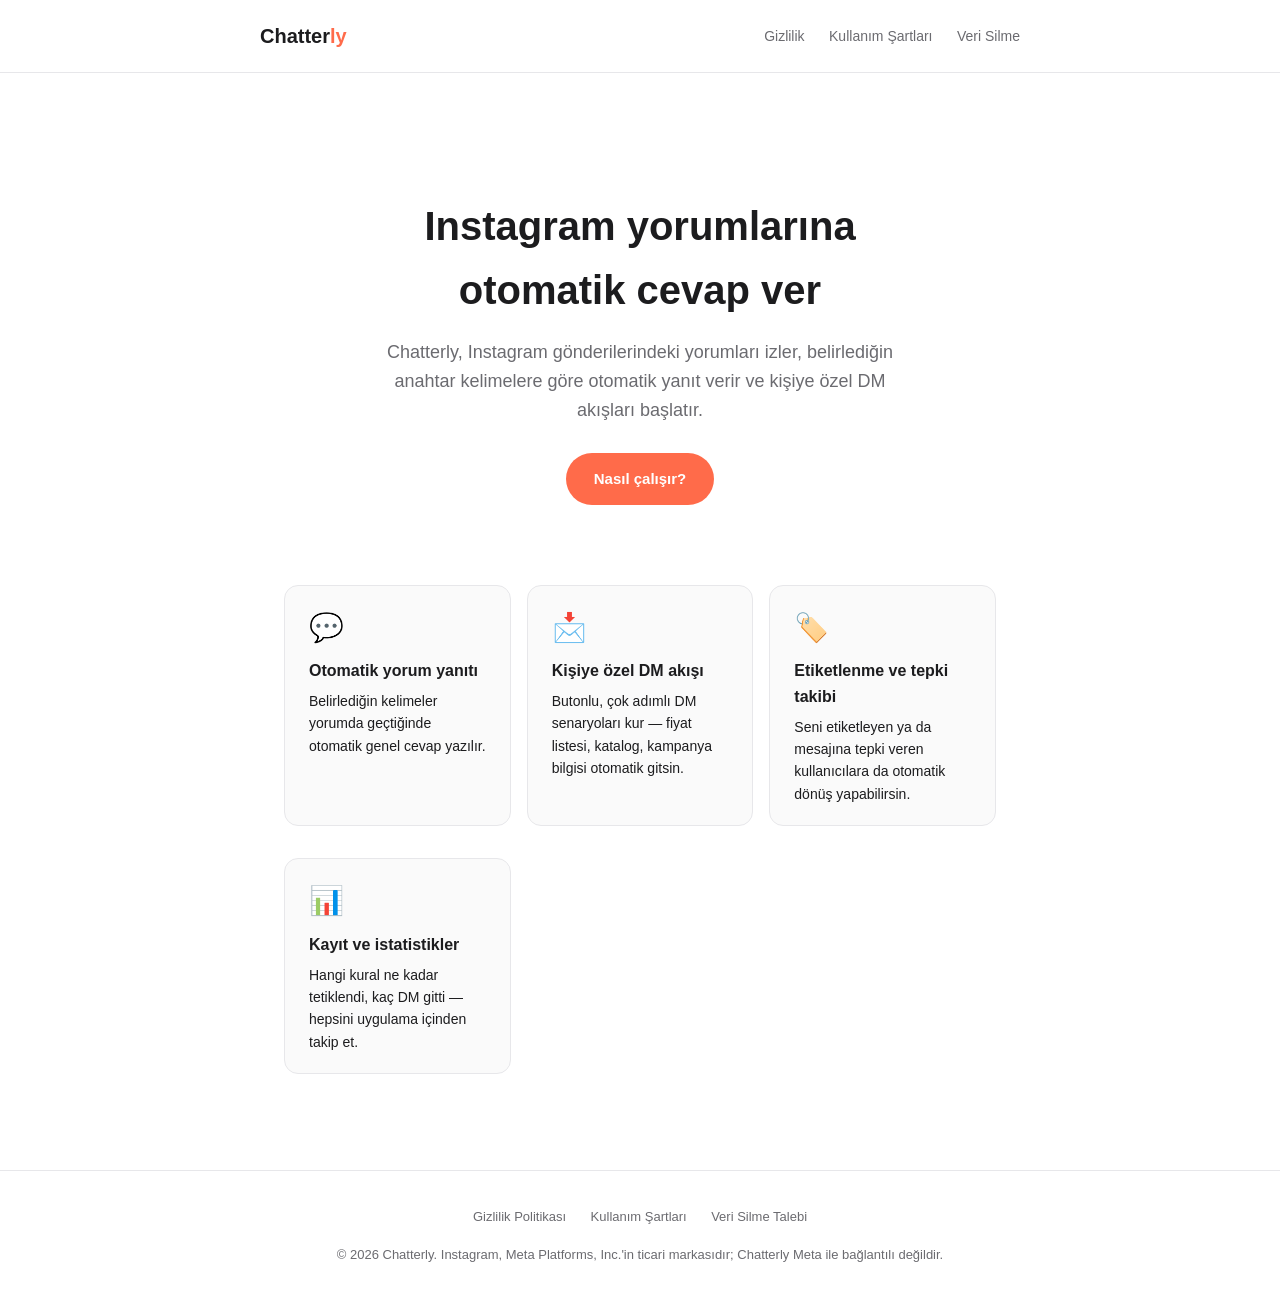
==== index.html @ 287bd3c0 "Chatterly landing page + privacy/terms/data-deletion sayfaları Meta App Review ve Firebase Console k" ====
<!doctype html>
<html lang="tr">
<head>
<meta charset="UTF-8">
<meta name="viewport" content="width=device-width, initial-scale=1.0">
<title>Chatterly — Instagram Yorum ve DM Otomasyonu</title>
<meta name="description" content="Instagram yorumlarına otomatik cevap ver, otomatik DM gönder. Chatterly ile Instagram Business hesabını dakikalar içinde otomasyona bağla.">
<link rel="stylesheet" href="styles.css">
</head>
<body>
<header>
  <div class="header-inner">
    <a class="logo" href="index.html">Chatter<span>ly</span></a>
    <nav>
      <a href="privacy.html">Gizlilik</a>
      <a href="terms.html">Kullanım Şartları</a>
      <a href="data-deletion.html">Veri Silme</a>
    </nav>
  </div>
</header>

<main>
  <section class="hero">
    <h1>Instagram yorumlarına<br>otomatik cevap ver</h1>
    <p class="subtitle">Chatterly, Instagram gönderilerindeki yorumları izler, belirlediğin anahtar kelimelere göre otomatik yanıt verir ve kişiye özel DM akışları başlatır.</p>
    <div class="cta-row">
      <a class="btn btn-primary" href="#ozellikler">Nasıl çalışır?</a>
    </div>
  </section>

  <section id="ozellikler" class="features">
    <div class="card">
      <div class="feature-icon">💬</div>
      <div class="feature-title">Otomatik yorum yanıtı</div>
      <div class="feature-desc">Belirlediğin kelimeler yorumda geçtiğinde otomatik genel cevap yazılır.</div>
    </div>
    <div class="card">
      <div class="feature-icon">📩</div>
      <div class="feature-title">Kişiye özel DM akışı</div>
      <div class="feature-desc">Butonlu, çok adımlı DM senaryoları kur — fiyat listesi, katalog, kampanya bilgisi otomatik gitsin.</div>
    </div>
    <div class="card">
      <div class="feature-icon">🏷️</div>
      <div class="feature-title">Etiketlenme ve tepki takibi</div>
      <div class="feature-desc">Seni etiketleyen ya da mesajına tepki veren kullanıcılara da otomatik dönüş yapabilirsin.</div>
    </div>
    <div class="card">
      <div class="feature-icon">📊</div>
      <div class="feature-title">Kayıt ve istatistikler</div>
      <div class="feature-desc">Hangi kural ne kadar tetiklendi, kaç DM gitti — hepsini uygulama içinden takip et.</div>
    </div>
  </section>
</main>

<footer>
  <div class="footer-inner">
    <div>
      <a href="privacy.html">Gizlilik Politikası</a>
      <a href="terms.html">Kullanım Şartları</a>
      <a href="data-deletion.html">Veri Silme Talebi</a>
    </div>
    <p class="copyright">© 2026 Chatterly. Instagram, Meta Platforms, Inc.'in ticari markasıdır; Chatterly Meta ile bağlantılı değildir.</p>
  </div>
</footer>
</body>
</html>
---- styles.css ----
:root {
  --bg: #ffffff;
  --surface: #FAFAFA;
  --border: #E7E7EA;
  --text: #1C1C1E;
  --text-muted: #6B6B70;
  --primary: #FF6B4A;
  --primary-dark: #E5502F;
  --radius: 14px;
  --max-width: 760px;
}

* { box-sizing: border-box; }

body {
  margin: 0;
  font-family: -apple-system, BlinkMacSystemFont, "Segoe UI", Roboto, Helvetica, Arial, sans-serif;
  background: var(--bg);
  color: var(--text);
  line-height: 1.6;
}

header {
  border-bottom: 1px solid var(--border);
  padding: 20px 24px;
}

.header-inner {
  max-width: var(--max-width);
  margin: 0 auto;
  display: flex;
  align-items: center;
  justify-content: space-between;
}

.logo {
  font-weight: 700;
  font-size: 20px;
  color: var(--text);
  text-decoration: none;
}

.logo span { color: var(--primary); }

nav a {
  color: var(--text-muted);
  text-decoration: none;
  font-size: 14px;
  margin-left: 20px;
}

nav a:hover { color: var(--primary); }

main {
  max-width: var(--max-width);
  margin: 0 auto;
  padding: 48px 24px 80px;
}

h1 { font-size: 32px; font-weight: 700; margin-bottom: 8px; }
h2 { font-size: 22px; font-weight: 700; margin-top: 40px; margin-bottom: 12px; }
h3 { font-size: 17px; font-weight: 600; margin-top: 24px; margin-bottom: 8px; }
p, li { color: var(--text-muted); font-size: 15px; }
p { margin-bottom: 16px; }
ul { padding-left: 20px; }
li { margin-bottom: 8px; }

.updated { font-size: 13px; color: var(--text-muted); margin-bottom: 32px; }

.card {
  background: var(--surface);
  border: 1px solid var(--border);
  border-radius: var(--radius);
  padding: 20px 24px;
  margin-bottom: 16px;
}

a { color: var(--primary); }

footer {
  border-top: 1px solid var(--border);
  padding: 32px 24px;
  text-align: center;
}

footer .footer-inner { max-width: var(--max-width); margin: 0 auto; }
footer a { color: var(--text-muted); text-decoration: none; font-size: 13px; margin: 0 10px; }
footer a:hover { color: var(--primary); }
footer .copyright { font-size: 13px; color: var(--text-muted); margin-top: 16px; }

/* Landing page specific */
.hero {
  text-align: center;
  padding: 40px 0 32px;
}

.hero h1 { font-size: 40px; }
.hero p.subtitle { font-size: 18px; margin: 16px auto 28px; max-width: 520px; }

.cta-row { display: flex; gap: 12px; justify-content: center; flex-wrap: wrap; }

.btn {
  display: inline-block;
  padding: 14px 28px;
  border-radius: 999px;
  font-weight: 600;
  font-size: 15px;
  text-decoration: none;
}

.btn-primary { background: var(--primary); color: #fff; }
.btn-primary:hover { background: var(--primary-dark); }
.btn-secondary { background: var(--surface); color: var(--text); border: 1px solid var(--border); }

.features {
  display: grid;
  grid-template-columns: repeat(auto-fit, minmax(200px, 1fr));
  gap: 16px;
  margin-top: 48px;
}

.feature-icon { font-size: 28px; margin-bottom: 8px; }
.feature-title { font-weight: 700; font-size: 16px; margin-bottom: 6px; color: var(--text); }
.feature-desc { font-size: 14px; }

@media (prefers-color-scheme: dark) {
  :root {
    --bg: #121214;
    --surface: #1C1C1E;
    --border: #2C2C2E;
    --text: #F5F5F7;
    --text-muted: #A0A0A5;
  }
}
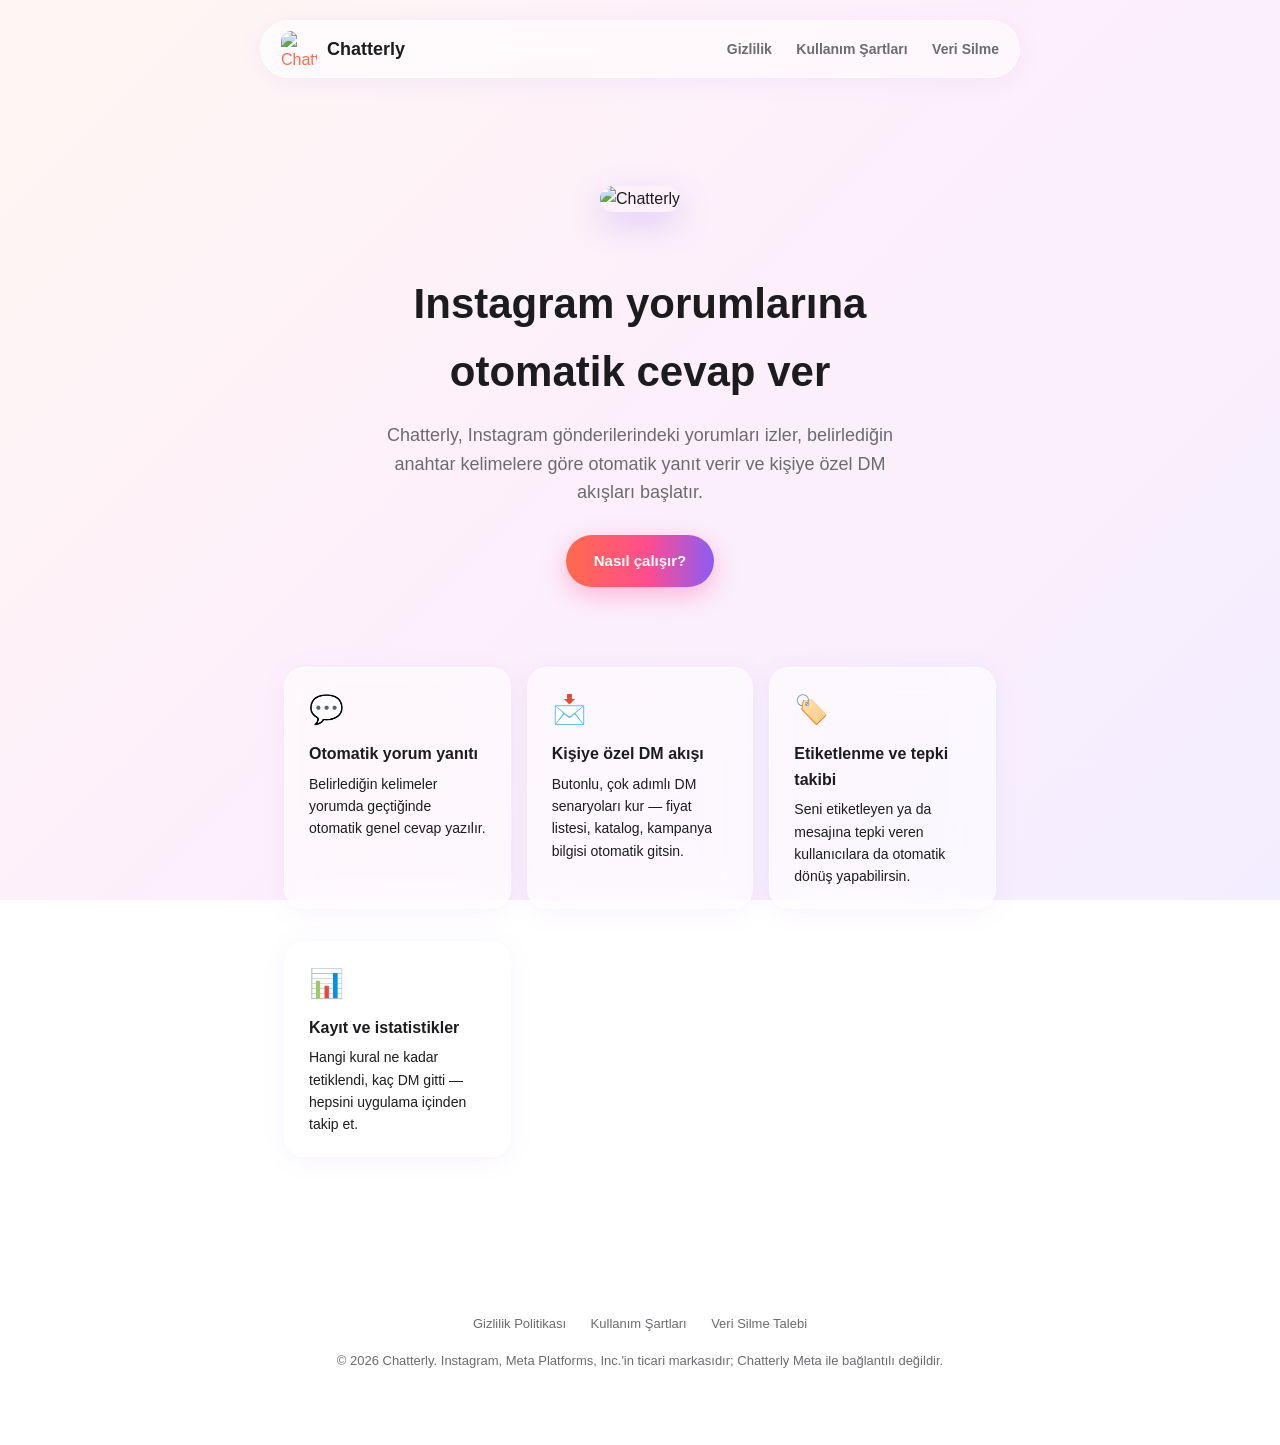
==== commit 67de0e3e: "Site tasarımını uygulamayla aynı görsel dile taşı (glassmorphism + gün batımı gradyanı) Chatterly lo" ====
--- a/index.html
+++ b/index.html
@@ -10,7 +10,7 @@
 <body>
 <header>
   <div class="header-inner">
-    <a class="logo" href="index.html">Chatter<span>ly</span></a>
+    <a class="logo" href="index.html"><img src="logo.png" alt="Chatterly"><span class="logo-text">Chatterly</span></a>
     <nav>
       <a href="privacy.html">Gizlilik</a>
       <a href="terms.html">Kullanım Şartları</a>
@@ -21,6 +21,7 @@
 
 <main>
   <section class="hero">
+    <img src="logo.png" alt="Chatterly" class="hero-logo">
     <h1>Instagram yorumlarına<br>otomatik cevap ver</h1>
     <p class="subtitle">Chatterly, Instagram gönderilerindeki yorumları izler, belirlediğin anahtar kelimelere göre otomatik yanıt verir ve kişiye özel DM akışları başlatır.</p>
     <div class="cta-row">
--- a/styles.css
+++ b/styles.css
@@ -1,27 +1,31 @@
 :root {
-  --bg: #ffffff;
-  --surface: #FAFAFA;
-  --border: #E7E7EA;
+  --gradient-bg: linear-gradient(135deg, #FFF6F2 0%, #FDEFFB 50%, #F3EEFF 100%);
+  --gradient-brand: linear-gradient(90deg, #FF6B4A 0%, #FF4D8D 55%, #8B5CF6 100%);
+  --glass-bg: rgba(255, 255, 255, 0.55);
+  --glass-border: rgba(255, 255, 255, 0.6);
   --text: #1C1C1E;
   --text-muted: #6B6B70;
   --primary: #FF6B4A;
-  --primary-dark: #E5502F;
-  --radius: 14px;
+  --radius: 20px;
   --max-width: 760px;
 }
 
 * { box-sizing: border-box; }
 
+html, body {
+  margin: 0;
+  min-height: 100%;
+  background: var(--gradient-bg);
+  background-attachment: fixed;
+}
+
 body {
-  margin: 0;
   font-family: -apple-system, BlinkMacSystemFont, "Segoe UI", Roboto, Helvetica, Arial, sans-serif;
-  background: var(--bg);
   color: var(--text);
   line-height: 1.6;
 }
 
 header {
-  border-bottom: 1px solid var(--border);
   padding: 20px 24px;
 }
 
@@ -31,22 +35,41 @@
   display: flex;
   align-items: center;
   justify-content: space-between;
+  padding: 10px 20px;
+  background: var(--glass-bg);
+  border: 1px solid var(--glass-border);
+  border-radius: 999px;
+  backdrop-filter: blur(20px);
+  -webkit-backdrop-filter: blur(20px);
+  box-shadow: 0 4px 24px rgba(139, 92, 246, 0.08);
 }
 
 .logo {
-  font-weight: 700;
-  font-size: 20px;
-  color: var(--text);
+  display: flex;
+  align-items: center;
+  gap: 10px;
   text-decoration: none;
 }
 
-.logo span { color: var(--primary); }
+.logo img {
+  width: 36px;
+  height: 36px;
+  border-radius: 10px;
+  display: block;
+}
+
+.logo-text {
+  font-weight: 700;
+  font-size: 18px;
+  color: var(--text);
+}
 
 nav a {
   color: var(--text-muted);
   text-decoration: none;
   font-size: 14px;
   margin-left: 20px;
+  font-weight: 600;
 }
 
 nav a:hover { color: var(--primary); }
@@ -68,22 +91,33 @@
 .updated { font-size: 13px; color: var(--text-muted); margin-bottom: 32px; }
 
 .card {
-  background: var(--surface);
-  border: 1px solid var(--border);
+  background: var(--glass-bg);
+  border: 1px solid var(--glass-border);
   border-radius: var(--radius);
   padding: 20px 24px;
   margin-bottom: 16px;
+  backdrop-filter: blur(20px);
+  -webkit-backdrop-filter: blur(20px);
+  box-shadow: 0 4px 24px rgba(139, 92, 246, 0.08);
 }
 
 a { color: var(--primary); }
 
 footer {
-  border-top: 1px solid var(--border);
   padding: 32px 24px;
   text-align: center;
 }
 
-footer .footer-inner { max-width: var(--max-width); margin: 0 auto; }
+footer .footer-inner {
+  max-width: var(--max-width);
+  margin: 0 auto;
+  background: var(--glass-bg);
+  border: 1px solid var(--glass-border);
+  border-radius: var(--radius);
+  padding: 24px;
+  backdrop-filter: blur(20px);
+  -webkit-backdrop-filter: blur(20px);
+}
 footer a { color: var(--text-muted); text-decoration: none; font-size: 13px; margin: 0 10px; }
 footer a:hover { color: var(--primary); }
 footer .copyright { font-size: 13px; color: var(--text-muted); margin-top: 16px; }
@@ -94,8 +128,16 @@
   padding: 40px 0 32px;
 }
 
-.hero h1 { font-size: 40px; }
-.hero p.subtitle { font-size: 18px; margin: 16px auto 28px; max-width: 520px; }
+.hero-logo {
+  width: 96px;
+  height: 96px;
+  border-radius: 24px;
+  margin-bottom: 24px;
+  box-shadow: 0 12px 32px rgba(139, 92, 246, 0.25);
+}
+
+.hero h1 { font-size: 42px; }
+.hero p.subtitle { font-size: 18px; margin: 16px auto 28px; max-width: 520px; color: var(--text-muted); }
 
 .cta-row { display: flex; gap: 12px; justify-content: center; flex-wrap: wrap; }
 
@@ -108,9 +150,12 @@
   text-decoration: none;
 }
 
-.btn-primary { background: var(--primary); color: #fff; }
-.btn-primary:hover { background: var(--primary-dark); }
-.btn-secondary { background: var(--surface); color: var(--text); border: 1px solid var(--border); }
+.btn-primary {
+  background: var(--gradient-brand);
+  color: #fff;
+  box-shadow: 0 8px 24px rgba(255, 77, 141, 0.35);
+}
+.btn-primary:hover { opacity: 0.92; }
 
 .features {
   display: grid;
@@ -123,12 +168,7 @@
 .feature-title { font-weight: 700; font-size: 16px; margin-bottom: 6px; color: var(--text); }
 .feature-desc { font-size: 14px; }
 
-@media (prefers-color-scheme: dark) {
-  :root {
-    --bg: #121214;
-    --surface: #1C1C1E;
-    --border: #2C2C2E;
-    --text: #F5F5F7;
-    --text-muted: #A0A0A5;
-  }
+@media (max-width: 480px) {
+  .header-inner { flex-direction: column; gap: 12px; border-radius: 24px; }
+  nav a { margin: 0 10px; }
 }
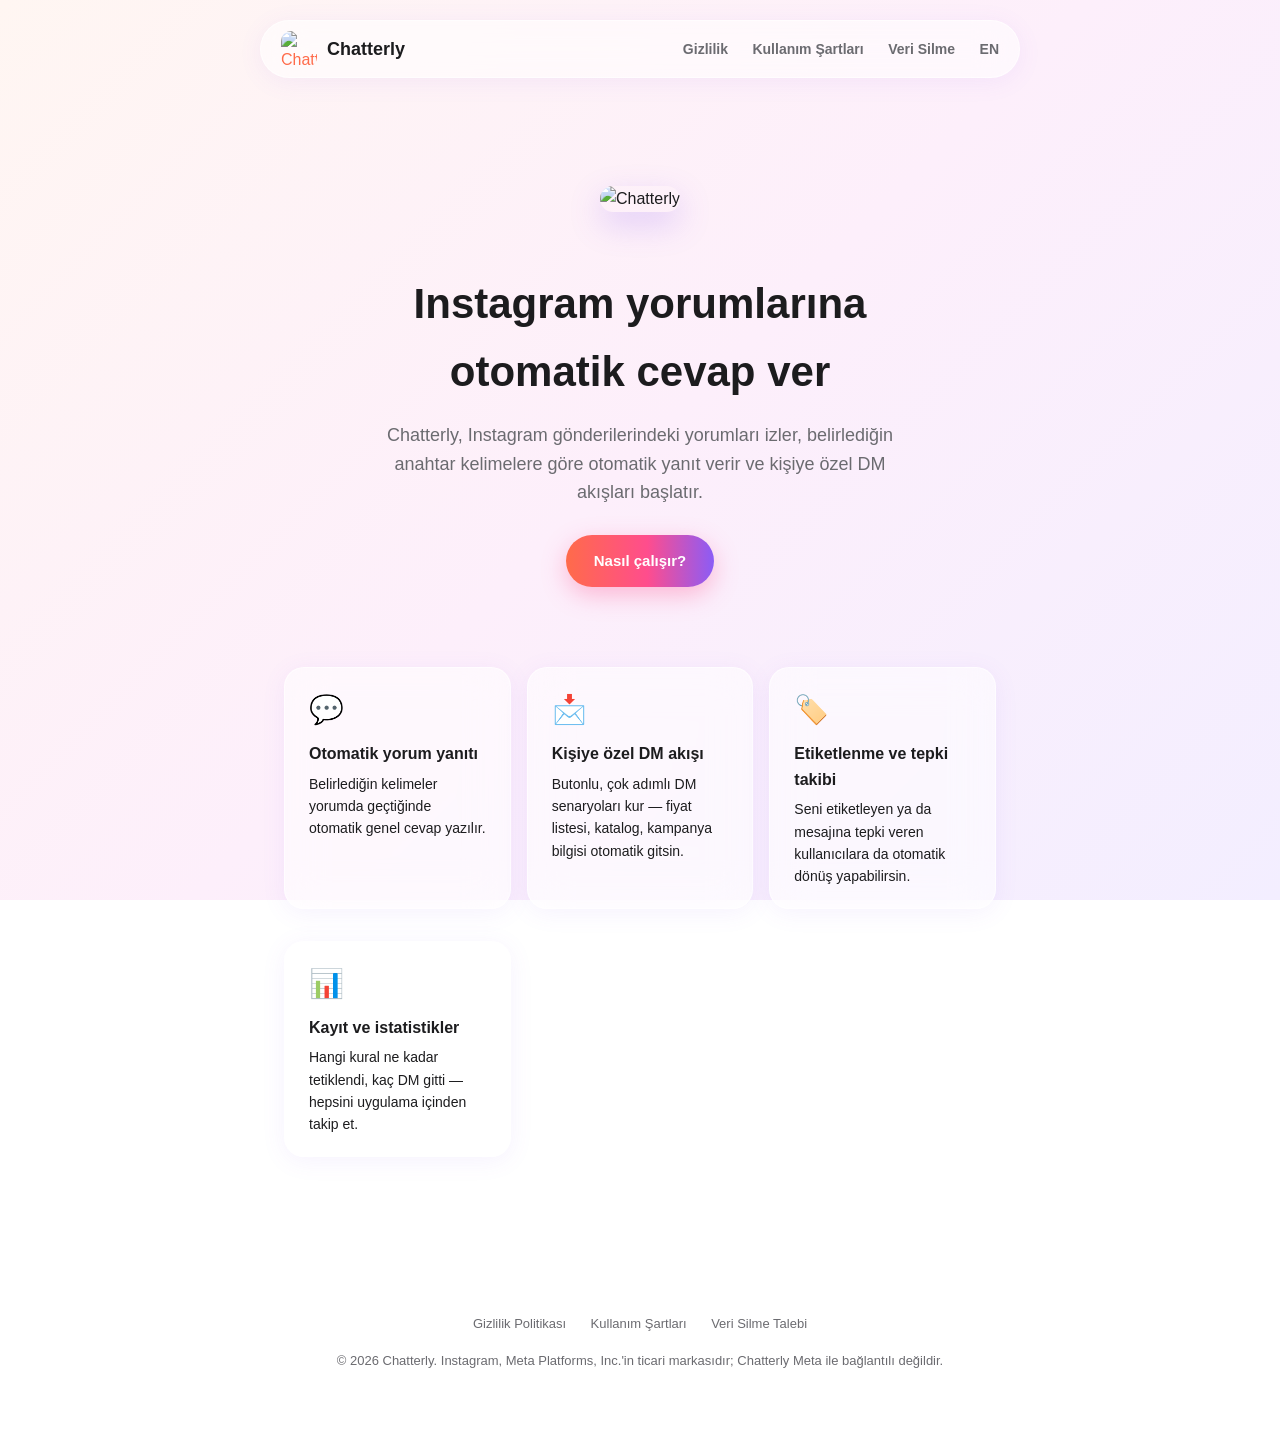
==== commit 938fd7c6: "Sitenin Ingilizce surumunu ekle (/en/), sayfalara TR/EN gecis linki ve hreflang ekle Co-Authored-By:" ====
--- a/index.html
+++ b/index.html
@@ -5,6 +5,8 @@
 <meta name="viewport" content="width=device-width, initial-scale=1.0">
 <title>Chatterly — Instagram Yorum ve DM Otomasyonu</title>
 <meta name="description" content="Instagram yorumlarına otomatik cevap ver, otomatik DM gönder. Chatterly ile Instagram Business hesabını dakikalar içinde otomasyona bağla.">
+<link rel="alternate" hreflang="tr" href="https://chatterly.live/index.html">
+<link rel="alternate" hreflang="en" href="https://chatterly.live/en/index.html">
 <link rel="stylesheet" href="styles.css">
 </head>
 <body>
@@ -15,6 +17,7 @@
       <a href="privacy.html">Gizlilik</a>
       <a href="terms.html">Kullanım Şartları</a>
       <a href="data-deletion.html">Veri Silme</a>
+      <a href="en/index.html">EN</a>
     </nav>
   </div>
 </header>
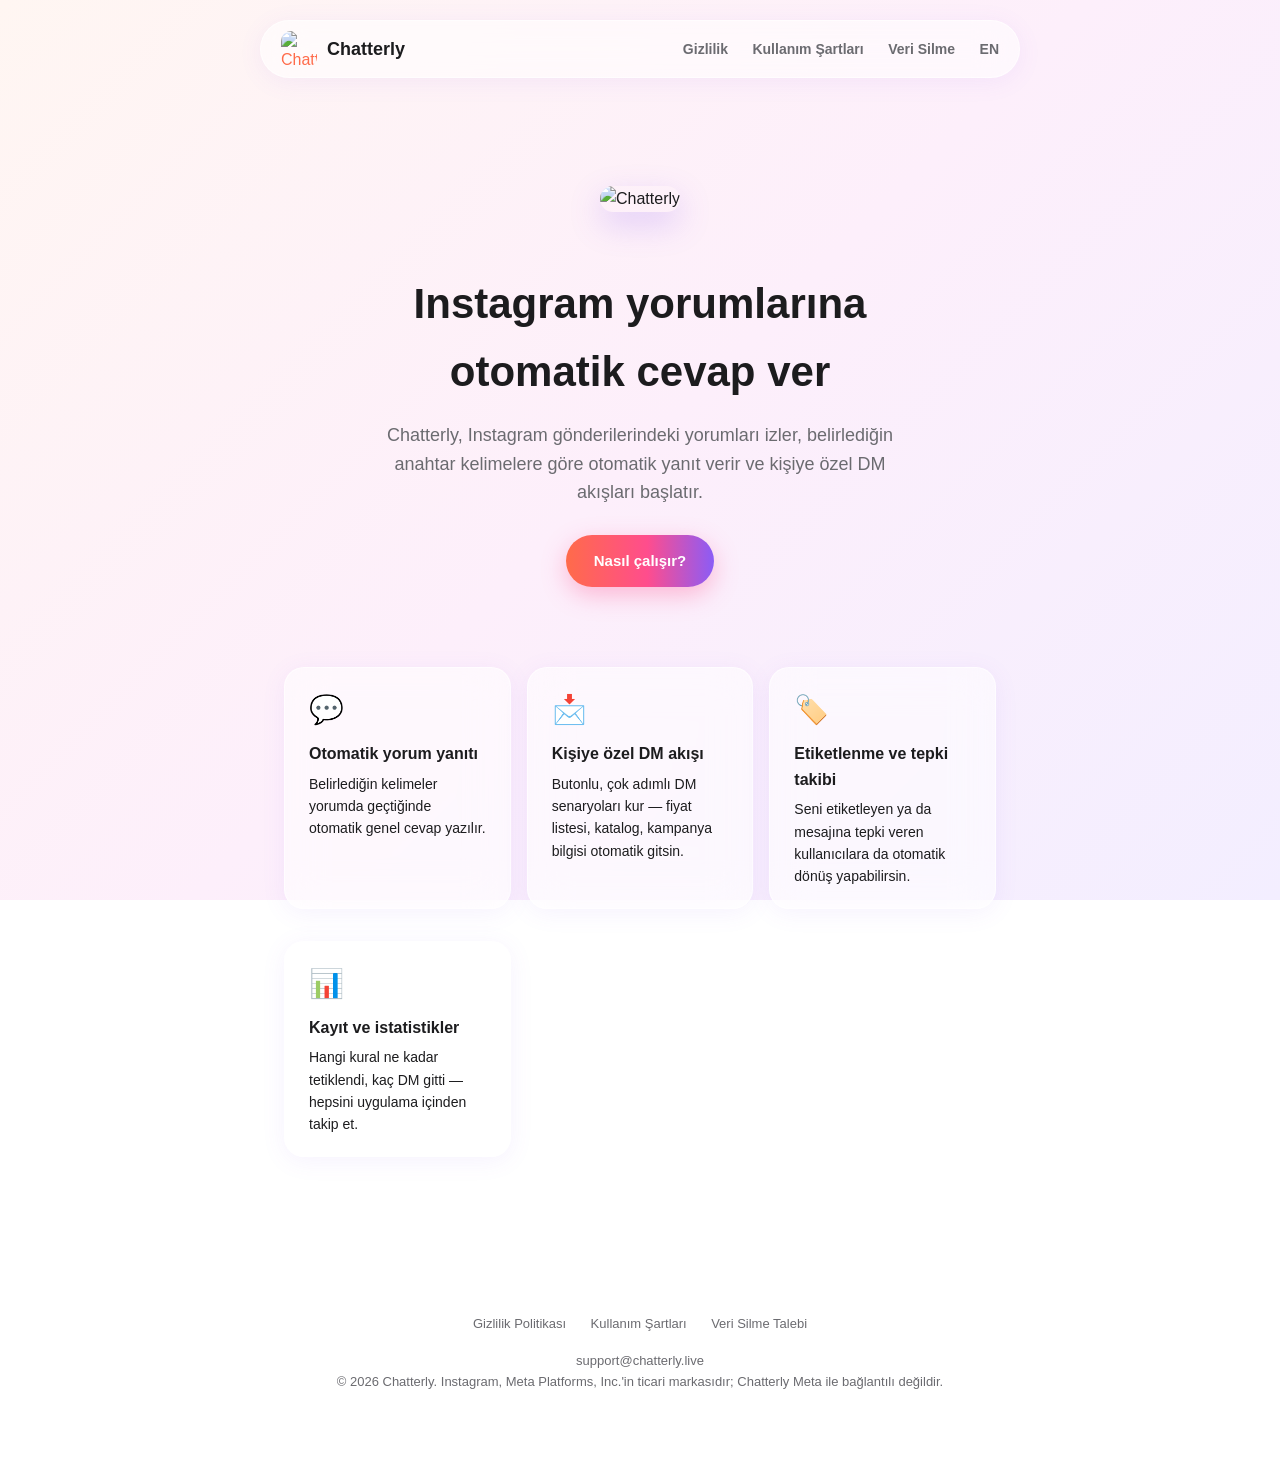
==== commit 36262ae6: "Kisisel e-postayi kaldir, iletisim adresini support@chatterly.live yap Co-Authored-By: Claude Fable " ====
--- a/index.html
+++ b/index.html
@@ -7,6 +7,7 @@
 <meta name="description" content="Instagram yorumlarına otomatik cevap ver, otomatik DM gönder. Chatterly ile Instagram Business hesabını dakikalar içinde otomasyona bağla.">
 <link rel="alternate" hreflang="tr" href="https://chatterly.live/index.html">
 <link rel="alternate" hreflang="en" href="https://chatterly.live/en/index.html">
+<link rel="icon" type="image/png" href="/favicon.png">
 <link rel="stylesheet" href="styles.css">
 </head>
 <body>
@@ -63,7 +64,7 @@
       <a href="terms.html">Kullanım Şartları</a>
       <a href="data-deletion.html">Veri Silme Talebi</a>
     </div>
-    <p class="copyright">© 2026 Chatterly. Instagram, Meta Platforms, Inc.'in ticari markasıdır; Chatterly Meta ile bağlantılı değildir.</p>
+    <p class="copyright"><a href="mailto:support@chatterly.live">support@chatterly.live</a><br>© 2026 Chatterly. Instagram, Meta Platforms, Inc.'in ticari markasıdır; Chatterly Meta ile bağlantılı değildir.</p>
   </div>
 </footer>
 </body>
